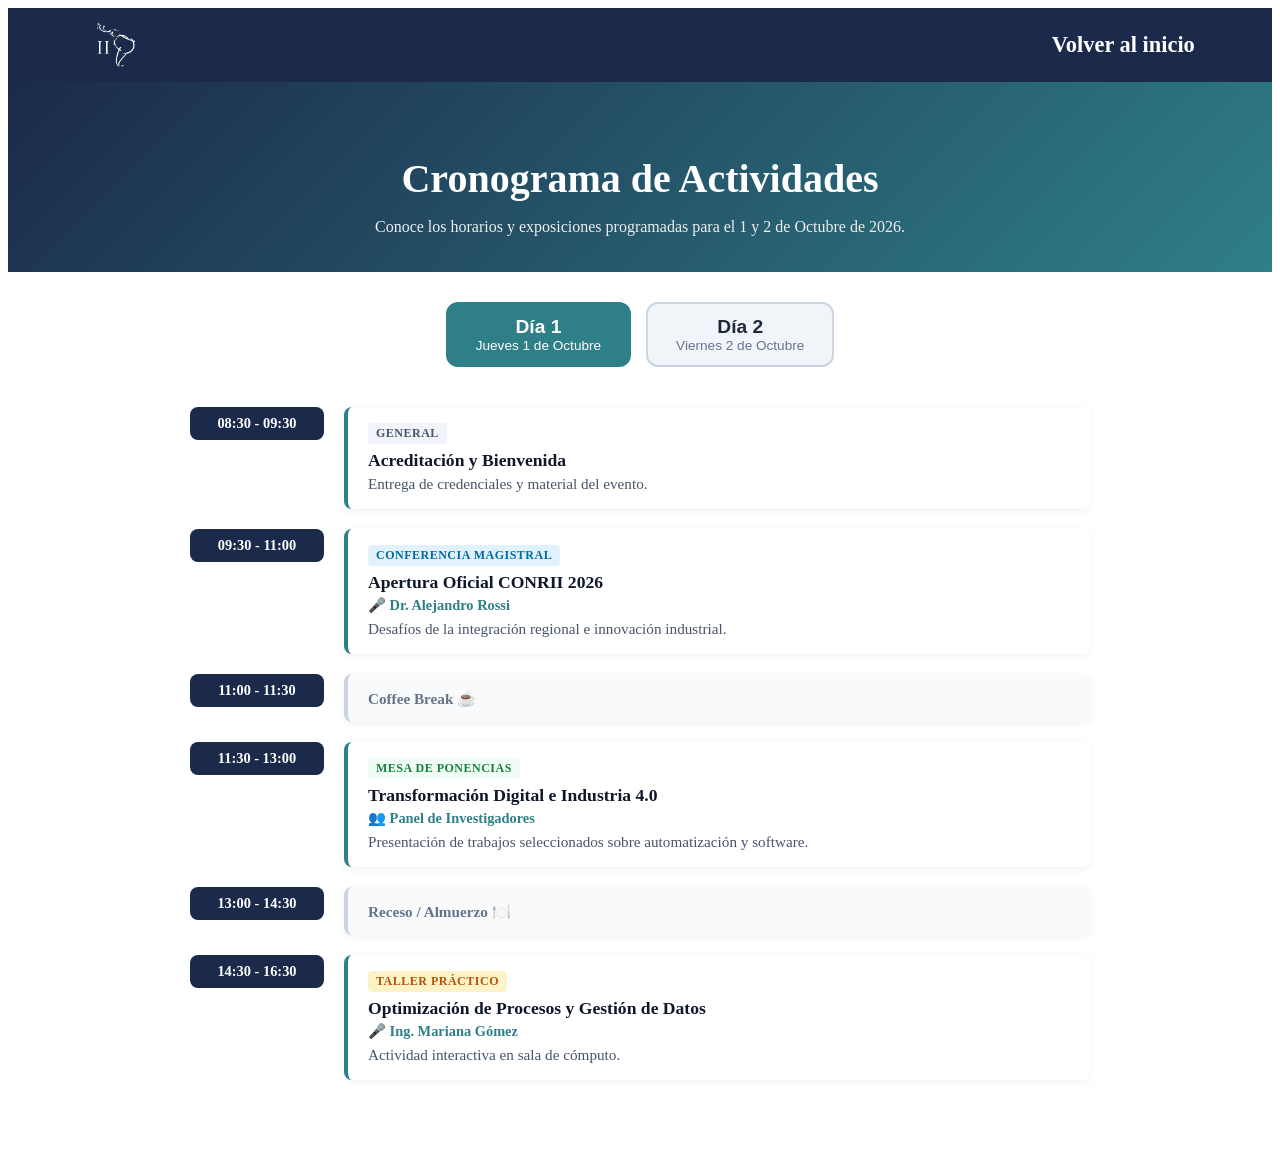
==== Cronograma/cronograma.html @ f40afb57 "cronograma y boton instagram" ====
<!DOCTYPE html>
<html lang="es">
<head>
    <meta charset="UTF-8">
    <meta name="viewport" content="width=device-width, initial-scale=1.0">
    <title>Cronograma - CONRII 2026</title>
    <link rel="stylesheet" href="styles.css"> 
    <link rel="stylesheet" href="cronograma.css"> 
</head>
<body>

    
    <header class="header">
    <nav class="nav-cronograma">
        <a class="logo-brand">
            <img src="../img/logo_conrrii.png"  class="logo-img">
        </a>
        <a href="../index.html" class="btn-volver">Volver al inicio</a>
    </nav>
    </header>

    <!-- Encabezado de la Sección -->
    <section class="cronograma-hero">
        <h1>Cronograma de Actividades</h1>
        <p>Conoce los horarios y exposiciones programadas para el 1 y 2 de Octubre de 2026.</p>
    </section>

    <main class="cronograma-container">
        <!-- Selector de Días -->
        <div class="dias-tabs">
            <button class="tab-btn active" onclick="mostrarDia('dia1', this)">
                <span>Día 1</span>
                <small>Jueves 1 de Octubre</small>
            </button>
            <button class="tab-btn" onclick="mostrarDia('dia2', this)">
                <span>Día 2</span>
                <small>Viernes 2 de Octubre</small>
            </button>
        </div>

        <!-- CONTENIDO DÍA 1 -->
        <div id="dia1" class="timeline-content active">
            
            <div class="timeline-item bloque-especial">
                <div class="time">08:30 - 09:30</div>
                <div class="card">
                    <span class="categoria acreditacion">General</span>
                    <h3>Acreditación y Bienvenida</h3>
                    <p>Entrega de credenciales y material del evento.</p>
                </div>
            </div>

            <div class="timeline-item">
                <div class="time">09:30 - 11:00</div>
                <div class="card">
                    <span class="categoria magistral">Conferencia Magistral</span>
                    <h3>Apertura Oficial CONRII 2026</h3>
                    <p class="expositor">🎤 Dr. Alejandro Rossi</p>
                    <p>Desafíos de la integración regional e innovación industrial.</p>
                </div>
            </div>

            <div class="timeline-item bloque-receso">
                <div class="time">11:00 - 11:30</div>
                <div class="card">
                    <h3>Coffee Break ☕</h3>
                </div>
            </div>

            <div class="timeline-item">
                <div class="time">11:30 - 13:00</div>
                <div class="card">
                    <span class="categoria ponencias">Mesa de Ponencias</span>
                    <h3>Transformación Digital e Industria 4.0</h3>
                    <p class="expositor">👥 Panel de Investigadores</p>
                    <p>Presentación de trabajos seleccionados sobre automatización y software.</p>
                </div>
            </div>

            <div class="timeline-item bloque-receso">
                <div class="time">13:00 - 14:30</div>
                <div class="card">
                    <h3>Receso / Almuerzo 🍽️</h3>
                </div>
            </div>

            <div class="timeline-item">
                <div class="time">14:30 - 16:30</div>
                <div class="card">
                    <span class="categoria taller">Taller Práctico</span>
                    <h3>Optimización de Procesos y Gestión de Datos</h3>
                    <p class="expositor">🎤 Ing. Mariana Gómez</p>
                    <p>Actividad interactiva en sala de cómputo.</p>
                </div>
            </div>

        </div>

        <!-- CONTENIDO DÍA 2 -->
        <div id="dia2" class="timeline-content">
            
            <div class="timeline-item">
                <div class="time">09:00 - 10:30</div>
                <div class="card">
                    <span class="categoria ponencias">Mesa de Ponencias</span>
                    <h3>Sostenibilidad y Logística Global</h3>
                    <p class="expositor">👥 Panel de Expositores</p>
                    <p>Estrategias sustentables para la cadena de suministro.</p>
                </div>
            </div>

            <div class="timeline-item bloque-receso">
                <div class="time">10:30 - 11:00</div>
                <div class="card">
                    <h3>Coffee Break ☕</h3>
                </div>
            </div>

            <div class="timeline-item">
                <div class="time">11:00 - 12:30</div>
                <div class="card">
                    <span class="categoria especial">Charla Especial</span>
                    <h3>Mesa Redonda: Universidad e Industria</h3>
                    <p class="expositor">🎤 Autoridades y Líderes del Sector</p>
                    <p>Debate abierto sobre inserción laboral y proyectos de I+D.</p>
                </div>
            </div>

            <div class="timeline-item bloque-receso">
                <div class="time">12:30 - 14:00</div>
                <div class="card">
                    <h3>Receso / Almuerzo 🍽️</h3>
                </div>
            </div>

            <div class="timeline-item">
                <div class="time">14:00 - 16:00</div>
                <div class="card">
                    <span class="categoria magistral">Conferencia Magistral</span>
                    <h3>Cierre: Futuro de la Ingeniería de Software en el Cono Sur</h3>
                    <p class="expositor">🎤 Dra. Beatriz Fernández</p>
                </div>
            </div>

            <div class="timeline-item bloque-especial">
                <div class="time">16:00 - 17:00</div>
                <div class="card">
                    <span class="categoria cierre">Acto Final</span>
                    <h3>Entrega de Certificados y Clausura</h3>
                </div>
            </div>

        </div>
    </main>

    <!-- Script simple para alternar días -->
    <script>
        function mostrarDia(diaId, elemento) {
            // Ocultar todos los bloques de contenido
            document.querySelectorAll('.timeline-content').forEach(el => el.classList.remove('active'));
            // Desactivar todos los botones
            document.querySelectorAll('.tab-btn').forEach(btn => btn.classList.remove('active'));
            
            // Mostrar el seleccionado y activar su botón
            document.getElementById(diaId).classList.add('active');
            elemento.classList.add('active');
        }
    </script>
</body>
</html>
---- Cronograma/cronograma.css ----
/* Hero Cronograma */
.cronograma-hero {
    text-align: center;
    padding: 40px 20px 20px;
    background: linear-gradient(135deg, #1b2a4a 0%, #2F7F88 100%);
    color: #ffffff;
}

.cronograma-hero h1 {
    font-size: clamp(1.8rem, 4vw, 2.5rem);
    margin-bottom: 10px;
}

.cronograma-hero p {
    color: #edeff1;
}

.nav-cronograma {
    display: flex;
    justify-content: space-between; /* Distribuye el logo a la izquierda y el botón a la derecha */
    align-items: center;
    padding: 16px 5%;
    background-color: #1b2a4a; 
    width: 100%;
    box-sizing: border-box;
}

/* 2. Botón Volver al inicio con transición */
.btn-volver {
    color: #ffffff;
    text-decoration: none;
    font-weight: 600;
    font-size: 1.4rem;
    padding: 8px 14px;
    border-radius: 6px;
    
    transition: color 0.3s ease, transform 0.2s ease, background-color 0.3s ease;
    
    display: inline-flex;
    align-items: center;
    gap: 6px;
}

/* 3. Efecto HOVER (Mouse por encima) */
.btn-volver:hover {
    color: #f1c40f; 
    transform: translateX(-3px); 
}

.logo-brand {
    display: flex;
    align-items: center;
    height: 100%;
    text-decoration: none;
}

.logo-img {
    height: 100px; /* Ajusta la altura según la proporción de tu imagen */
    width: auto;
    object-fit: contain;
    position: absolute;
}

.logo-brand:hover .logo-img {
    opacity: 0.9;
    transform: scale(1.02);
}

/* Tabs para seleccionar día */
.cronograma-container {
    max-width: 900px;
    margin: 30px auto;
    padding: 0 20px 60px;
}

.dias-tabs {
    display: flex;
    justify-content: center;
    gap: 15px;
    margin-bottom: 40px;
}

.tab-btn {
    background: #f1f5f9;
    border: 2px solid #cbd5e1;
    border-radius: 12px;
    padding: 12px 28px;
    cursor: pointer;
    display: flex;
    flex-direction: column;
    align-items: center;
    transition: all 0.3s ease;
}

.tab-btn span {
    font-size: 1.2rem;
    font-weight: 700;
    color: #1e293b;
}

.tab-btn small {
    color: #64748b;
    font-size: 0.85rem;
}

.tab-btn.active {
    background: #2F7F88;
    border-color: #2F7F88;
}

.tab-btn.active span,
.tab-btn.active small {
    color: #ffffff;
}

/* Timeline Layout */
.timeline-content {
    display: none;
    flex-direction: column;
    gap: 20px;
}

.timeline-content.active {
    display: flex;
}

.timeline-item {
    display: flex;
    gap: 20px;
    align-items: flex-start;
}

.timeline-item .time {
    min-width: 110px;
    background: #1b2a4a;
    color: #ffffff;
    padding: 8px 12px;
    border-radius: 8px;
    font-weight: 600;
    font-size: 0.9rem;
    text-align: center;
    flex-shrink: 0;
}

.timeline-item .card {
    background: #ffffff;
    border-left: 4px solid #2F7F88;
    padding: 16px 20px;
    border-radius: 8px;
    box-shadow: 0 2px 8px rgba(0, 0, 0, 0.06);
    width: 100%;
}

.timeline-item .card h3 {
    margin: 6px 0 4px;
    font-size: 1.1rem;
    color: #0f172a;
}

.timeline-item .card .expositor {
    font-weight: 600;
    color: #2F7F88;
    font-size: 0.9rem;
    margin-bottom: 6px;
}

.timeline-item .card p {
    color: #475569;
    font-size: 0.95rem;
    margin: 0;
}

/* Categorías y etiquetas */
.categoria {
    display: inline-block;
    font-size: 0.75rem;
    text-transform: uppercase;
    font-weight: 700;
    padding: 3px 8px;
    border-radius: 4px;
    letter-spacing: 0.5px;
}

.categoria.magistral { background: #e0f2fe; color: #0369a1; }
.categoria.ponencias { background: #f0fdf4; color: #15803d; }
.categoria.taller { background: #fef3c7; color: #b45309; }
.categoria.especial { background: #fef08a; color: #713f12; }
.categoria.acreditacion { background: #f1f5f9; color: #475569; }
.categoria.cierre { background: #fae8ff; color: #86198f; }

/* Estilos de recesos */
.bloque-receso .card {
    border-left-color: #cbd5e1;
    background: #f8fafc;
    padding: 10px 20px;
}

.bloque-receso .card h3 {
    font-size: 0.95rem;
    color: #64748b;
}

/* Responsive para celulares */
@media (max-width: 600px) {
    .timeline-item {
        flex-direction: column;
        gap: 8px;
    }
    
    .timeline-item .time {
        align-self: flex-start;
        min-width: auto;
    }
}
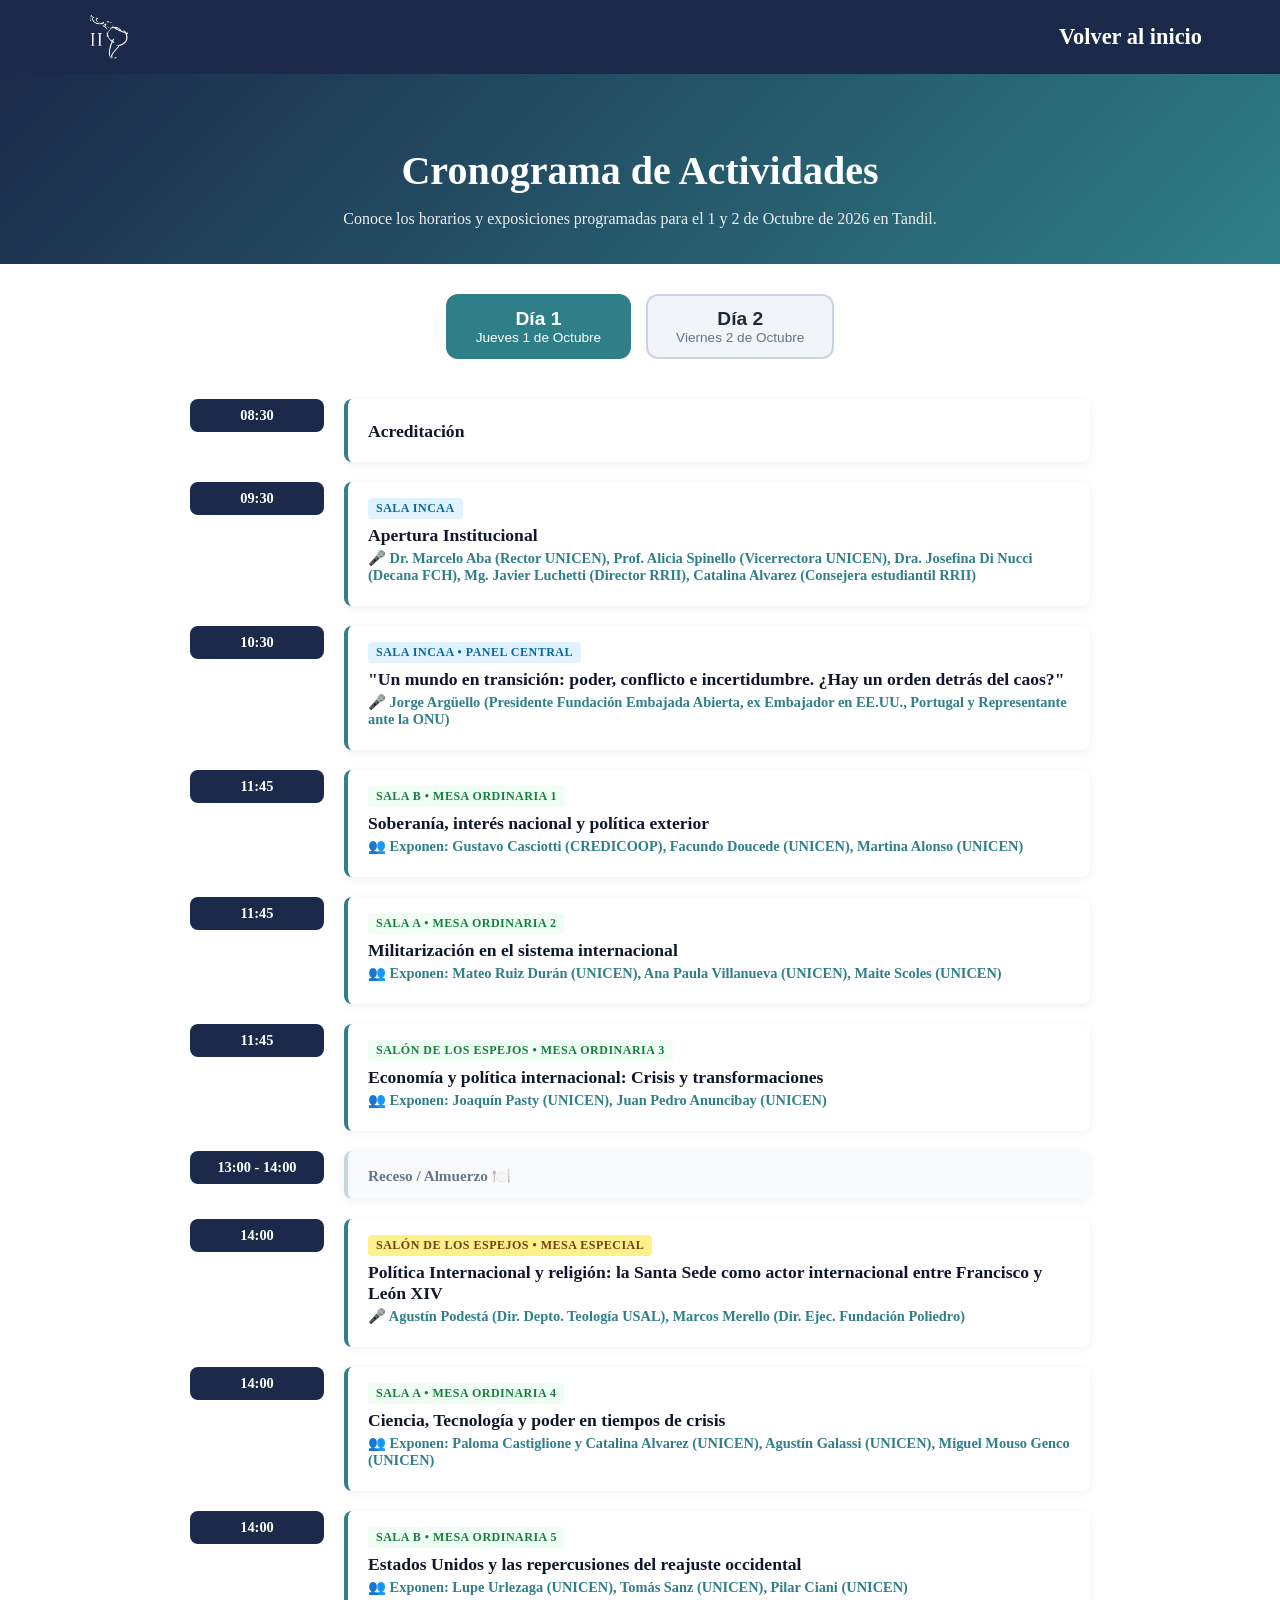
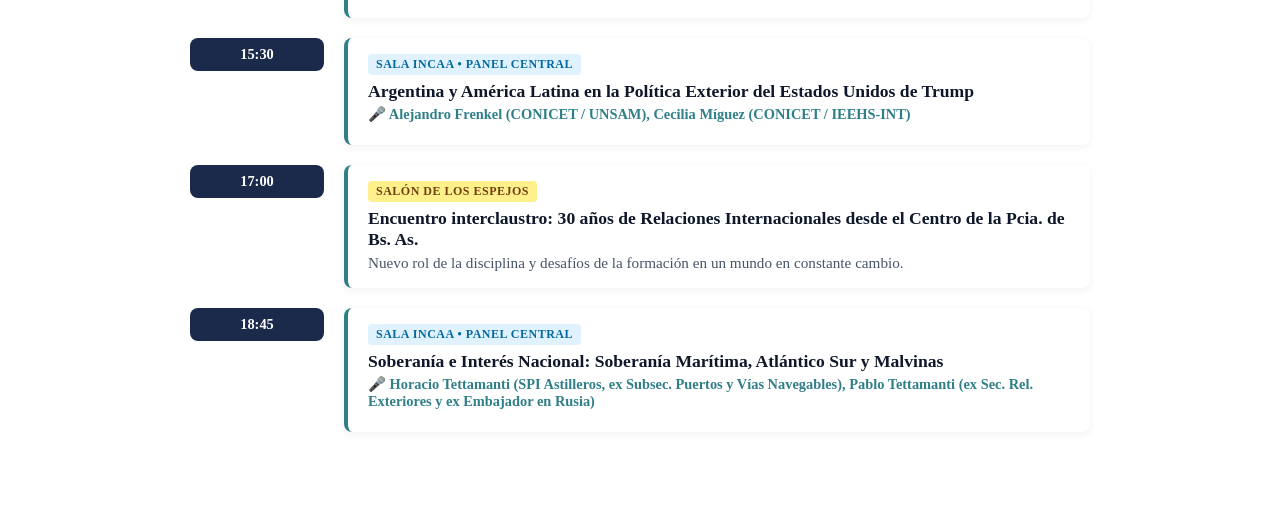
==== commit d91a1cc1: "cronograma" ====
--- a/Cronograma/cronograma.html
+++ b/Cronograma/cronograma.html
@@ -9,20 +9,19 @@
 </head>
 <body>
 
-    
     <header class="header">
-    <nav class="nav-cronograma">
-        <a class="logo-brand">
-            <img src="../img/logo_conrrii.png"  class="logo-img">
-        </a>
-        <a href="../index.html" class="btn-volver">Volver al inicio</a>
-    </nav>
+        <nav class="nav-cronograma">
+            <a class="logo-brand">
+                <img src="../img/logo_conrrii.png" class="logo-img" alt="Logo CONRII">
+            </a>
+            <a href="../index.html" class="btn-volver">Volver al inicio</a>
+        </nav>
     </header>
 
     <!-- Encabezado de la Sección -->
     <section class="cronograma-hero">
         <h1>Cronograma de Actividades</h1>
-        <p>Conoce los horarios y exposiciones programadas para el 1 y 2 de Octubre de 2026.</p>
+        <p>Conoce los horarios y exposiciones programadas para el 1 y 2 de Octubre de 2026 en Tandil.</p>
     </section>
 
     <main class="cronograma-container">
@@ -38,130 +37,285 @@
             </button>
         </div>
 
-        <!-- CONTENIDO DÍA 1 -->
+        <!-- CONTENIDO DÍA 1 (JUEVES 01) -->
         <div id="dia1" class="timeline-content active">
             
             <div class="timeline-item bloque-especial">
-                <div class="time">08:30 - 09:30</div>
-                <div class="card">
-                    <span class="categoria acreditacion">General</span>
-                    <h3>Acreditación y Bienvenida</h3>
-                    <p>Entrega de credenciales y material del evento.</p>
-                </div>
-            </div>
-
-            <div class="timeline-item">
-                <div class="time">09:30 - 11:00</div>
-                <div class="card">
-                    <span class="categoria magistral">Conferencia Magistral</span>
-                    <h3>Apertura Oficial CONRII 2026</h3>
-                    <p class="expositor">🎤 Dr. Alejandro Rossi</p>
-                    <p>Desafíos de la integración regional e innovación industrial.</p>
+                <div class="time">08:30</div>
+                <div class="card">
+                    <h3>Acreditación</h3>
+                </div>
+            </div>
+
+            <div class="timeline-item">
+                <div class="time">09:30</div>
+                <div class="card">
+                    <span class="categoria magistral">Sala INCAA</span>
+                    <h3>Apertura Institucional</h3>
+                    <p class="expositor">🎤 Dr. Marcelo Aba (Rector UNICEN), Prof. Alicia Spinello (Vicerrectora UNICEN), Dra. Josefina Di Nucci (Decana FCH), Mg. Javier Luchetti (Director RRII), Catalina Alvarez (Consejera estudiantil RRII)</p>
+                </div>
+            </div>
+
+            <div class="timeline-item">
+                <div class="time">10:30</div>
+                <div class="card">
+                    <span class="categoria magistral">Sala INCAA • Panel Central</span>
+                    <h3>"Un mundo en transición: poder, conflicto e incertidumbre. ¿Hay un orden detrás del caos?"</h3>
+                    <p class="expositor">🎤 Jorge Argüello (Presidente Fundación Embajada Abierta, ex Embajador en EE.UU., Portugal y Representante ante la ONU)</p>
+                </div>
+            </div>
+
+            <div class="timeline-item">
+                <div class="time">11:45</div>
+                <div class="card">
+                    <span class="categoria ponencias">Sala B • Mesa Ordinaria 1</span>
+                    <h3>Soberanía, interés nacional y política exterior</h3>
+                    <p class="expositor">👥 Exponen: Gustavo Casciotti (CREDICOOP), Facundo Doucede (UNICEN), Martina Alonso (UNICEN)</p>
+                </div>
+            </div>
+
+            <div class="timeline-item">
+                <div class="time">11:45</div>
+                <div class="card">
+                    <span class="categoria ponencias">Sala A • Mesa Ordinaria 2</span>
+                    <h3>Militarización en el sistema internacional</h3>
+                    <p class="expositor">👥 Exponen: Mateo Ruiz Durán (UNICEN), Ana Paula Villanueva (UNICEN), Maite Scoles (UNICEN)</p>
+                </div>
+            </div>
+
+            <div class="timeline-item">
+                <div class="time">11:45</div>
+                <div class="card">
+                    <span class="categoria ponencias">Salón de los Espejos • Mesa Ordinaria 3</span>
+                    <h3>Economía y política internacional: Crisis y transformaciones</h3>
+                    <p class="expositor">👥 Exponen: Joaquín Pasty (UNICEN), Juan Pedro Anuncibay (UNICEN)</p>
                 </div>
             </div>
 
             <div class="timeline-item bloque-receso">
-                <div class="time">11:00 - 11:30</div>
-                <div class="card">
-                    <h3>Coffee Break ☕</h3>
-                </div>
-            </div>
-
-            <div class="timeline-item">
-                <div class="time">11:30 - 13:00</div>
-                <div class="card">
-                    <span class="categoria ponencias">Mesa de Ponencias</span>
-                    <h3>Transformación Digital e Industria 4.0</h3>
-                    <p class="expositor">👥 Panel de Investigadores</p>
-                    <p>Presentación de trabajos seleccionados sobre automatización y software.</p>
-                </div>
-            </div>
-
-            <div class="timeline-item bloque-receso">
-                <div class="time">13:00 - 14:30</div>
-                <div class="card">
-                    <h3>Receso / Almuerzo 🍽️</h3>
-                </div>
-            </div>
-
-            <div class="timeline-item">
-                <div class="time">14:30 - 16:30</div>
-                <div class="card">
-                    <span class="categoria taller">Taller Práctico</span>
-                    <h3>Optimización de Procesos y Gestión de Datos</h3>
-                    <p class="expositor">🎤 Ing. Mariana Gómez</p>
-                    <p>Actividad interactiva en sala de cómputo.</p>
+                <div class="time">13:00 - 14:00</div>
+                <div class="card">
+                    <h3>Receso / Almuerzo 🍽️️</h3>
+                </div>
+            </div>
+
+            <div class="timeline-item">
+                <div class="time">14:00</div>
+                <div class="card">
+                    <span class="categoria especial">Salón de los Espejos • Mesa Especial</span>
+                    <h3>Política Internacional y religión: la Santa Sede como actor internacional entre Francisco y León XIV</h3>
+                    <p class="expositor">🎤 Agustín Podestá (Dir. Depto. Teología USAL), Marcos Merello (Dir. Ejec. Fundación Poliedro)</p>
+                </div>
+            </div>
+
+            <div class="timeline-item">
+                <div class="time">14:00</div>
+                <div class="card">
+                    <span class="categoria ponencias">Sala A • Mesa Ordinaria 4</span>
+                    <h3>Ciencia, Tecnología y poder en tiempos de crisis</h3>
+                    <p class="expositor">👥 Exponen: Paloma Castiglione y Catalina Alvarez (UNICEN), Agustín Galassi (UNICEN), Miguel Mouso Genco (UNICEN)</p>
+                </div>
+            </div>
+
+            <div class="timeline-item">
+                <div class="time">14:00</div>
+                <div class="card">
+                    <span class="categoria ponencias">Sala B • Mesa Ordinaria 5</span>
+                    <h3>Estados Unidos y las repercusiones del reajuste occidental</h3>
+                    <p class="expositor">👥 Exponen: Lupe Urlezaga (UNICEN), Tomás Sanz (UNICEN), Pilar Ciani (UNICEN)</p>
+                </div>
+            </div>
+
+            <div class="timeline-item">
+                <div class="time">15:30</div>
+                <div class="card">
+                    <span class="categoria magistral">Sala INCAA • Panel Central</span>
+                    <h3>Argentina y América Latina en la Política Exterior del Estados Unidos de Trump</h3>
+                    <p class="expositor">🎤 Alejandro Frenkel (CONICET / UNSAM), Cecilia Míguez (CONICET / IEEHS-INT)</p>
+                </div>
+            </div>
+
+            <div class="timeline-item">
+                <div class="time">17:00</div>
+                <div class="card">
+                    <span class="categoria especial">Salón de los Espejos</span>
+                    <h3>Encuentro interclaustro: 30 años de Relaciones Internacionales desde el Centro de la Pcia. de Bs. As.</h3>
+                    <p>Nuevo rol de la disciplina y desafíos de la formación en un mundo en constante cambio.</p>
+                </div>
+            </div>
+
+            <div class="timeline-item">
+                <div class="time">18:45</div>
+                <div class="card">
+                    <span class="categoria magistral">Sala INCAA • Panel Central</span>
+                    <h3>Soberanía e Interés Nacional: Soberanía Marítima, Atlántico Sur y Malvinas</h3>
+                    <p class="expositor">🎤 Horacio Tettamanti (SPI Astilleros, ex Subsec. Puertos y Vías Navegables), Pablo Tettamanti (ex Sec. Rel. Exteriores y ex Embajador en Rusia)</p>
                 </div>
             </div>
 
         </div>
 
-        <!-- CONTENIDO DÍA 2 -->
+        <!-- CONTENIDO DÍA 2 (VIERNES 02) -->
         <div id="dia2" class="timeline-content">
             
-            <div class="timeline-item">
-                <div class="time">09:00 - 10:30</div>
-                <div class="card">
-                    <span class="categoria ponencias">Mesa de Ponencias</span>
-                    <h3>Sostenibilidad y Logística Global</h3>
-                    <p class="expositor">👥 Panel de Expositores</p>
-                    <p>Estrategias sustentables para la cadena de suministro.</p>
+            <div class="timeline-item bloque-especial">
+                <div class="time">08:30</div>
+                <div class="card">
+                    <h3>Acreditación</h3>
+                </div>
+            </div>
+
+            <div class="timeline-item">
+                <div class="time">09:30</div>
+                <div class="card">
+                    <span class="categoria especial">Sala B • Mesa Especial</span>
+                    <h3>Periodismo Internacional: comunicar en la incertidumbre actual</h3>
+                    <p class="expositor">🎤 Andrea Varela (Vicepresidenta UNLP), María Liliana Córdoba (Vicedecana FCC - UNC)</p>
+                </div>
+            </div>
+
+            <div class="timeline-item">
+                <div class="time">09:30</div>
+                <div class="card">
+                    <span class="categoria ponencias">Sala A • Mesa Ordinaria 6</span>
+                    <h3>Mesa Ordinaria 6</h3>
+                    <p class="expositor">👥 Exponen: Martina Pérez Péndola (UNICEN), Francisco Kovacic Gonzalez (UNICEN)</p>
+                </div>
+            </div>
+
+            <div class="timeline-item">
+                <div class="time">10:45</div>
+                <div class="card">
+                    <span class="categoria magistral">Sala INCAA • Panel Central</span>
+                    <h3>Economía Política Internacional: Crisis y transformaciones</h3>
+                    <p class="expositor">🎤 Valentina Castro (Lic. en Sociología, especialista en Econ. Política), Ricardo Aronskind (Lic. en Economía UBA, Mag. RRII FLACSO)</p>
                 </div>
             </div>
 
             <div class="timeline-item bloque-receso">
-                <div class="time">10:30 - 11:00</div>
-                <div class="card">
-                    <h3>Coffee Break ☕</h3>
-                </div>
-            </div>
-
-            <div class="timeline-item">
-                <div class="time">11:00 - 12:30</div>
-                <div class="card">
-                    <span class="categoria especial">Charla Especial</span>
-                    <h3>Mesa Redonda: Universidad e Industria</h3>
-                    <p class="expositor">🎤 Autoridades y Líderes del Sector</p>
-                    <p>Debate abierto sobre inserción laboral y proyectos de I+D.</p>
-                </div>
-            </div>
-
-            <div class="timeline-item bloque-receso">
-                <div class="time">12:30 - 14:00</div>
-                <div class="card">
-                    <h3>Receso / Almuerzo 🍽️</h3>
-                </div>
-            </div>
-
-            <div class="timeline-item">
-                <div class="time">14:00 - 16:00</div>
-                <div class="card">
-                    <span class="categoria magistral">Conferencia Magistral</span>
-                    <h3>Cierre: Futuro de la Ingeniería de Software en el Cono Sur</h3>
-                    <p class="expositor">🎤 Dra. Beatriz Fernández</p>
+                <div class="time">12:00 - 12:40</div>
+                <div class="card">
+                    <h3>Receso ☕</h3>
+                </div>
+            </div>
+
+            <div class="timeline-item">
+                <div class="time">12:40</div>
+                <div class="card">
+                    <span class="categoria especial">Sala INCAA • Mesa Especial (Conversatorio)</span>
+                    <h3>De la Teoría al Territorio: la investigación de las relaciones internacionales de los gobiernos subnacionales</h3>
+                    <p class="expositor">🎤 Damián Paikin, Mariana Calvento, Fernanda Di Meglio, Delfina Campanella.<br><strong>Moderadora:</strong> Dra. Julieta Nicolao</p>
+                </div>
+            </div>
+
+            <div class="timeline-item">
+                <div class="time">14:10</div>
+                <div class="card">
+                    <span class="categoria ponencias">Sala A • Mesa Ordinaria</span>
+                    <h3>Economía y política internacional: crisis y transformaciones</h3>
+                    <p class="expositor">👥 Exponen: María Hernández Allende (UNICEN), Morena Pérez (UNICEN)</p>
+                </div>
+            </div>
+
+            <div class="timeline-item">
+                <div class="time">14:10</div>
+                <div class="card">
+                    <span class="categoria ponencias">Sala B • Mesa Ordinaria</span>
+                    <h3>La militarización en el sistema internacional</h3>
+                    <p class="expositor">👥 Exponen: Matías Aguirre Rabino (UNICEN), José Sivira y Maia Capozzi (UNLA)</p>
+                </div>
+            </div>
+
+            <div class="timeline-item">
+                <div class="time">14:10</div>
+                <div class="card">
+                    <span class="categoria ponencias">Salón de los Espejos • Mesa Ordinaria</span>
+                    <h3>Internacionalización de actores subnacionales y política internacional subnacional</h3>
+                    <p class="expositor">👥 Exponen: Rocío Baptista (UNICEN), Delfina Campanella (UNICEN)</p>
+                </div>
+            </div>
+
+            <div class="timeline-item">
+                <div class="time">15:20</div>
+                <div class="card">
+                    <span class="categoria magistral">Sala INCAA • Panel Central</span>
+                    <h3>Ciencia, Tecnología y Poder en tiempos de crisis</h3>
+                    <p class="expositor">🎤 Diego Hurtado (Dr. en Física, ex Sec. CTI y ex Vicepresidente CNEA), Nevia Vera (Lic. RRII UNICEN, Dra. Ciencia Política UNSAM)</p>
+                </div>
+            </div>
+
+            <div class="timeline-item">
+                <div class="time">16:30</div>
+                <div class="card">
+                    <span class="categoria especial">Sala B • Mesa Especial (Conversatorio)</span>
+                    <h3>Ciencia y tecnología en disputa: nuevas claves para pensar las relaciones internacionales</h3>
+                    <p class="expositor">🎤 Soledad Oregioni, María Paz López, Elizabeth López Bidone, Agustín Barberón.<br><strong>Moderadora:</strong> Dra. Nerina Sarthou</p>
+                </div>
+            </div>
+
+            <div class="timeline-item">
+                <div class="time">16:30</div>
+                <div class="card">
+                    <span class="categoria ponencias">Sala A • Mesa Ordinaria</span>
+                    <h3>Soberanía, interés nacional y política exterior</h3>
+                    <p class="expositor">👥 Exponen: Victoria Lambaré (UNSAM), Agustina Capuccio, Keyla Jessurum y Morena Perni (UNICEN)</p>
+                </div>
+            </div>
+
+            <div class="timeline-item">
+                <div class="time">16:30</div>
+                <div class="card">
+                    <span class="categoria ponencias">Salón de los Espejos • Mesa Ordinaria</span>
+                    <h3>Ciencia, tecnología y poder en tiempos de crisis</h3>
+                    <p class="expositor">👥 Exponen: Isadora Lemos Robles y Valentina Leguizamón (UNSAM), Ángel Fuchila (UNICEN)</p>
+                </div>
+            </div>
+
+            <div class="timeline-item">
+                <div class="time">16:30</div>
+                <div class="card">
+                    <span class="categoria ponencias">Sala B • Mesa Ordinaria</span>
+                    <h3>Mesa Ordinaria</h3>
+                    <p class="expositor">👥 Exponen: María Laura Carrasco (UNSAM), Emma Aguirre (UNICEN)</p>
+                </div>
+            </div>
+
+            <div class="timeline-item">
+                <div class="time">17:45</div>
+                <div class="card">
+                    <span class="categoria ponencias">Sala A • Mesa Ordinaria</span>
+                    <h3>Mesa Ordinaria</h3>
+                    <p class="expositor">👥 Exponen: Abril Russo (UNICEN), Ezequiel Pavón</p>
+                </div>
+            </div>
+
+            <div class="timeline-item">
+                <div class="time">17:45</div>
+                <div class="card">
+                    <span class="categoria especial">Salón de los Espejos • Mesa Especial</span>
+                    <h3>Aportes del Pensamiento Nacional a las Relaciones Internacionales</h3>
+                    <p class="expositor">🎤 Ernesto Dufour (3° clase de la Cátedra Libre de Pensamiento Nacional y Soberanía FCH-UNICEN)</p>
                 </div>
             </div>
 
             <div class="timeline-item bloque-especial">
-                <div class="time">16:00 - 17:00</div>
-                <div class="card">
-                    <span class="categoria cierre">Acto Final</span>
-                    <h3>Entrega de Certificados y Clausura</h3>
+                <div class="time">18:45</div>
+                <div class="card">
+                    <span class="categoria cierre">Sala INCAA • Panel de Cierre</span>
+                    <h3>"Primero la patria: Argentina ante el fracaso de la globalización"</h3>
+                    <p class="expositor">🎤 Guillermo Moreno (ex Sec. de Comunicaciones, ex Sec. de Comercio Interior y Agregado Económico en Italia)</p>
                 </div>
             </div>
 
         </div>
     </main>
 
-    <!-- Script simple para alternar días -->
+    <!-- Script para alternar días -->
     <script>
         function mostrarDia(diaId, elemento) {
-            // Ocultar todos los bloques de contenido
             document.querySelectorAll('.timeline-content').forEach(el => el.classList.remove('active'));
-            // Desactivar todos los botones
             document.querySelectorAll('.tab-btn').forEach(btn => btn.classList.remove('active'));
             
-            // Mostrar el seleccionado y activar su botón
             document.getElementById(diaId).classList.add('active');
             elemento.classList.add('active');
         }
--- a/Cronograma/cronograma.css
+++ b/Cronograma/cronograma.css
@@ -1,3 +1,10 @@
+body, html {
+    margin: 0;
+    padding: 0;
+    width: 100%;
+    overflow-x: hidden; /* Evita que se mueva a los costados */
+}
+
 /* Hero Cronograma */
 .cronograma-hero {
     text-align: center;
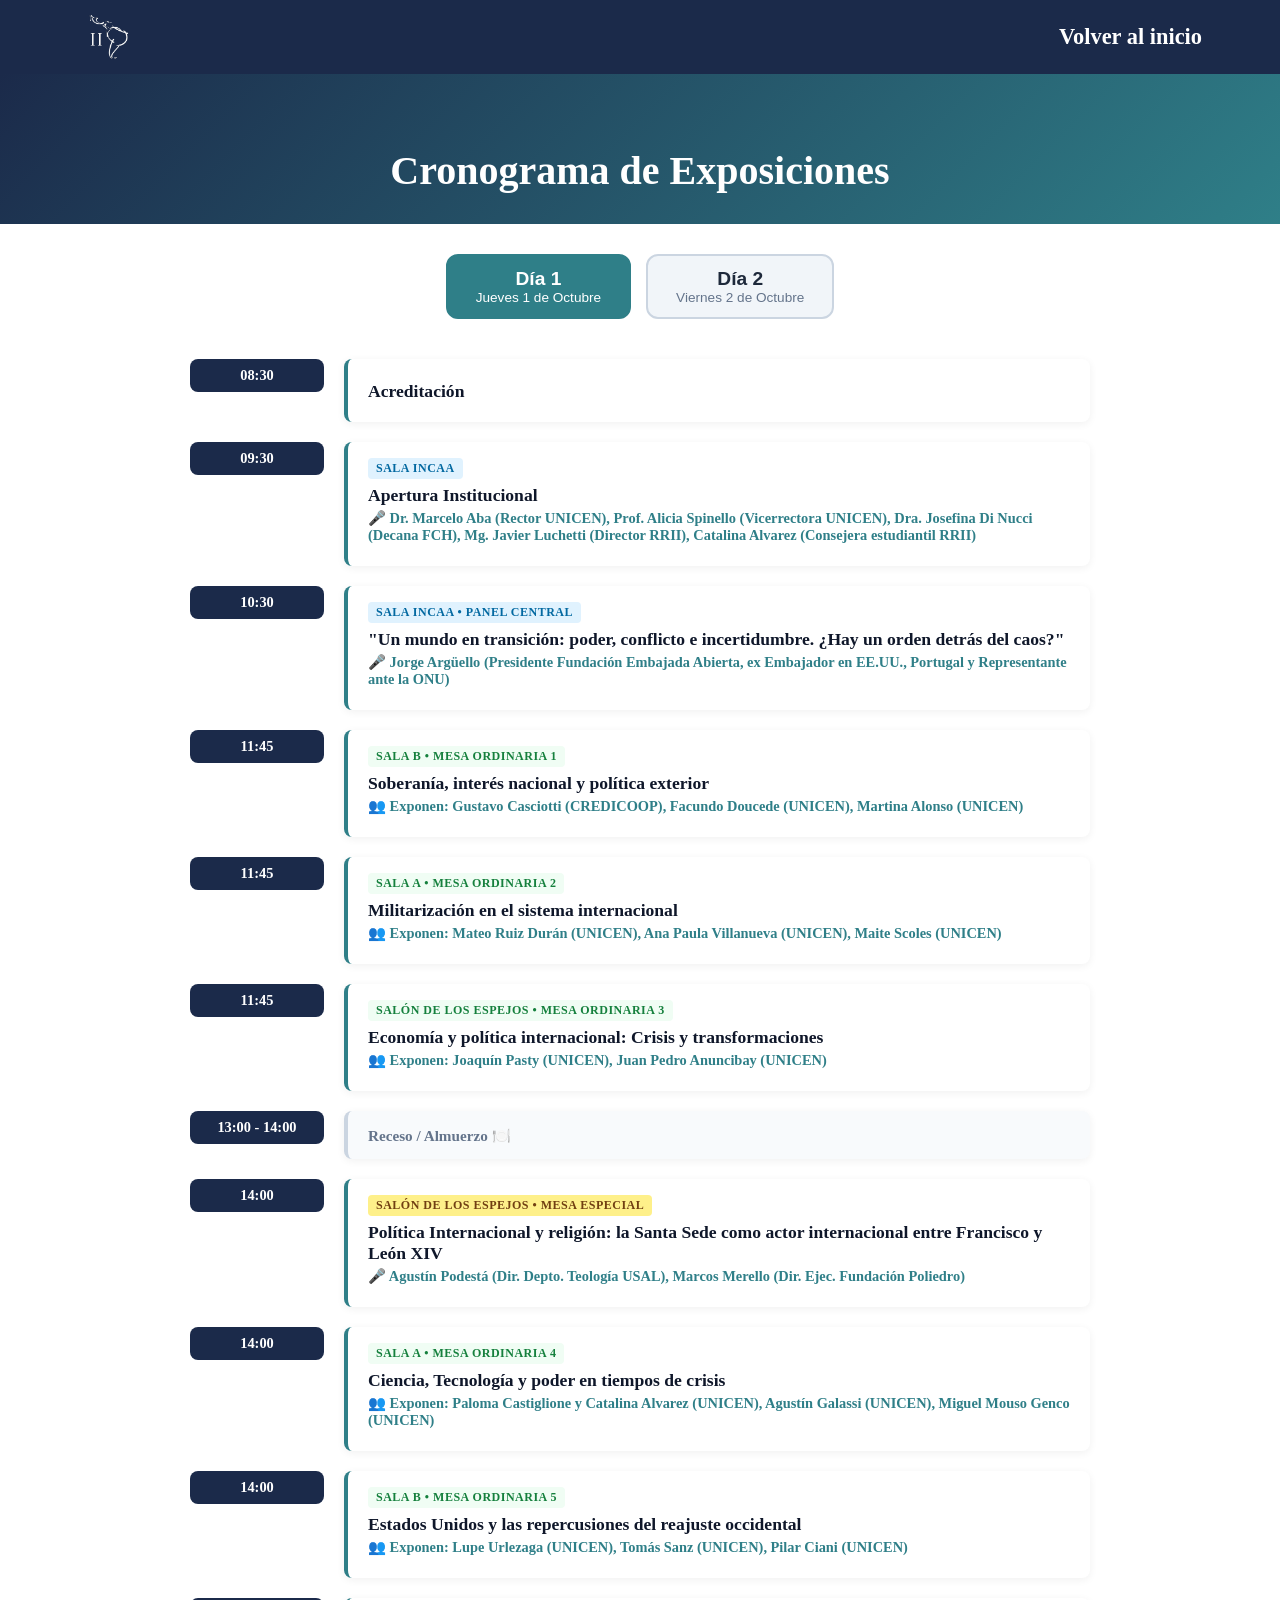
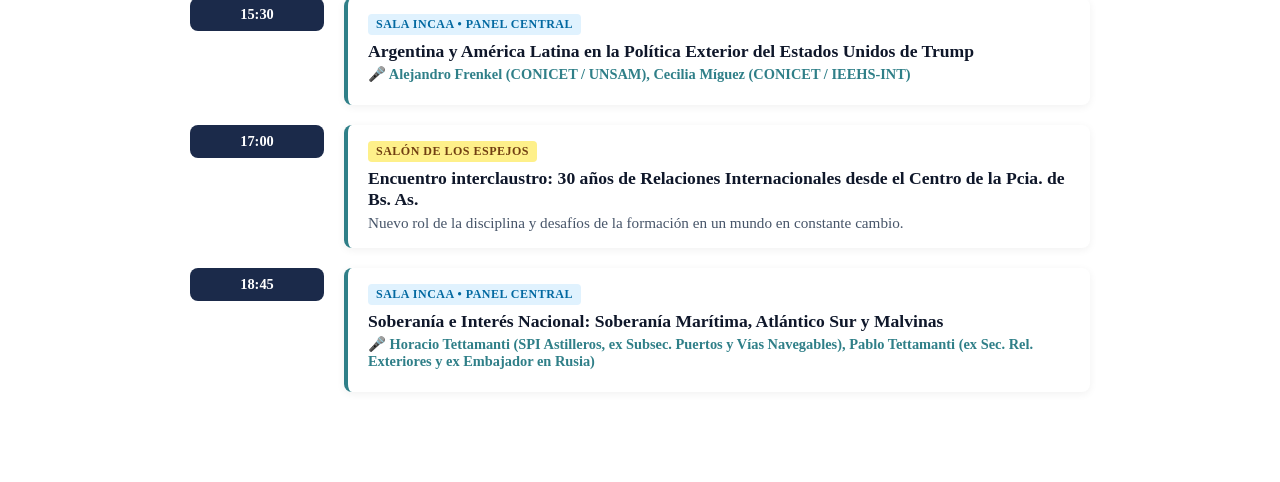
==== commit 62bf310b: "xd" ====
--- a/Cronograma/cronograma.html
+++ b/Cronograma/cronograma.html
@@ -20,8 +20,7 @@
 
     <!-- Encabezado de la Sección -->
     <section class="cronograma-hero">
-        <h1>Cronograma de Actividades</h1>
-        <p>Conoce los horarios y exposiciones programadas para el 1 y 2 de Octubre de 2026 en Tandil.</p>
+        <h1>Cronograma de Exposiciones</h1>
     </section>
 
     <main class="cronograma-container">
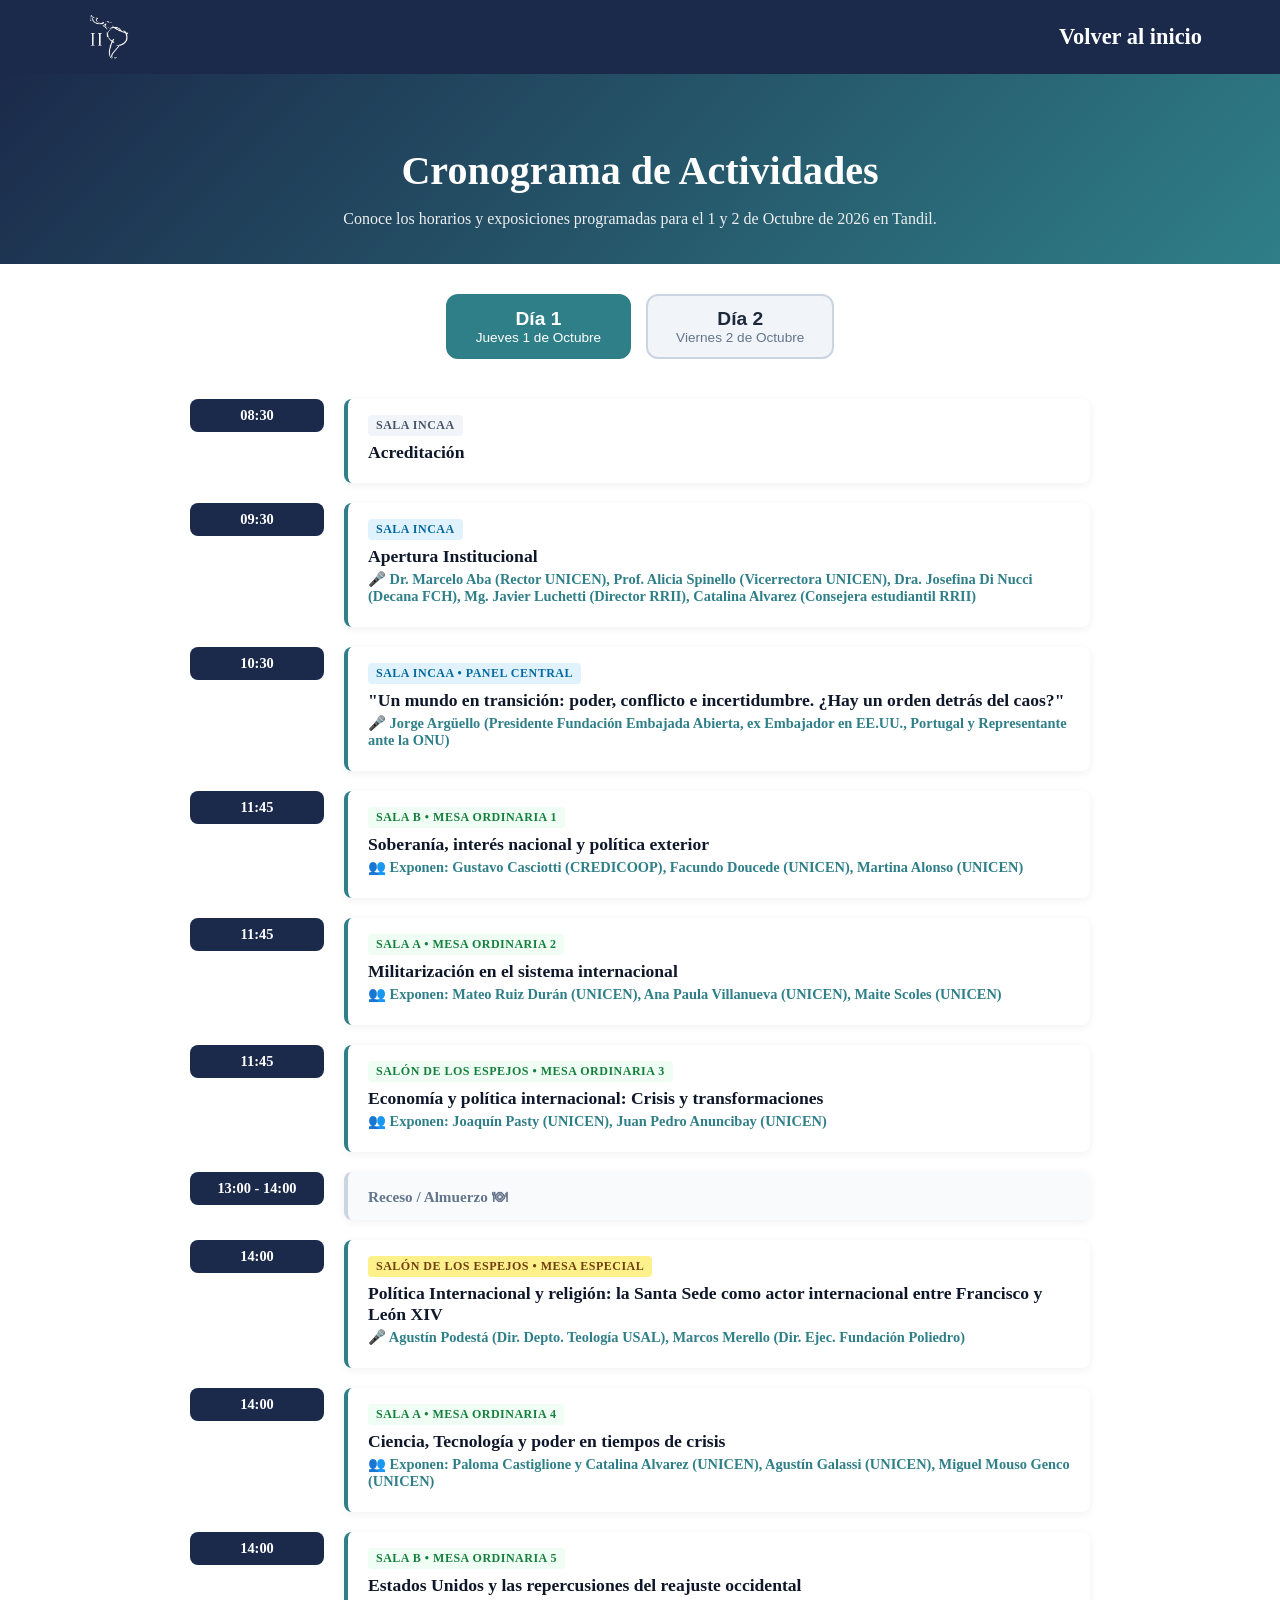
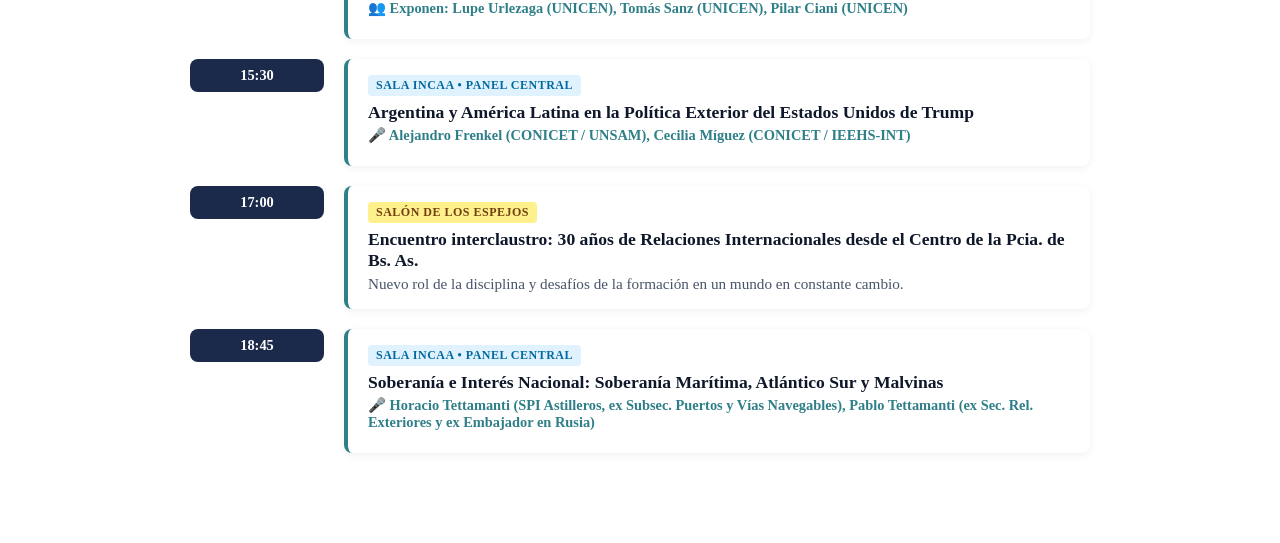
==== commit 624e84ca: "cambios en cronograma" ====
--- a/Cronograma/cronograma.html
+++ b/Cronograma/cronograma.html
@@ -20,7 +20,8 @@
 
     <!-- Encabezado de la Sección -->
     <section class="cronograma-hero">
-        <h1>Cronograma de Exposiciones</h1>
+        <h1>Cronograma de Actividades</h1>
+        <p>Conoce los horarios y exposiciones programadas para el 1 y 2 de Octubre de 2026 en Tandil.</p>
     </section>
 
     <main class="cronograma-container">
@@ -42,6 +43,7 @@
             <div class="timeline-item bloque-especial">
                 <div class="time">08:30</div>
                 <div class="card">
+                    <span class="categoria acreditacion">Sala INCAA</span>
                     <h3>Acreditación</h3>
                 </div>
             </div>
@@ -94,7 +96,7 @@
             <div class="timeline-item bloque-receso">
                 <div class="time">13:00 - 14:00</div>
                 <div class="card">
-                    <h3>Receso / Almuerzo 🍽️️</h3>
+                    <h3>Receso / Almuerzo 🍽</h3>
                 </div>
             </div>
 
@@ -160,6 +162,7 @@
             <div class="timeline-item bloque-especial">
                 <div class="time">08:30</div>
                 <div class="card">
+                    <span class="categoria acreditacion">Sala B</span>
                     <h3>Acreditación</h3>
                 </div>
             </div>
@@ -169,7 +172,7 @@
                 <div class="card">
                     <span class="categoria especial">Sala B • Mesa Especial</span>
                     <h3>Periodismo Internacional: comunicar en la incertidumbre actual</h3>
-                    <p class="expositor">🎤 Andrea Varela (Vicepresidenta UNLP), María Liliana Córdoba (Vicedecana FCC - UNC)</p>
+                    <p class="expositor">🎤 Andrea Varela (Vicepresidenta Institucional UNLP), María Liliana Córdoba (Vicedecana FCC - UNC)</p>
                 </div>
             </div>
 
@@ -210,7 +213,7 @@
             <div class="timeline-item">
                 <div class="time">14:10</div>
                 <div class="card">
-                    <span class="categoria ponencias">Sala A • Mesa Ordinaria</span>
+                    <span class="categoria ponencias">Sala A • Mesa Ordinaria 7</span>
                     <h3>Economía y política internacional: crisis y transformaciones</h3>
                     <p class="expositor">👥 Exponen: María Hernández Allende (UNICEN), Morena Pérez (UNICEN)</p>
                 </div>
@@ -219,7 +222,7 @@
             <div class="timeline-item">
                 <div class="time">14:10</div>
                 <div class="card">
-                    <span class="categoria ponencias">Sala B • Mesa Ordinaria</span>
+                    <span class="categoria ponencias">Sala B • Mesa Ordinaria 8</span>
                     <h3>La militarización en el sistema internacional</h3>
                     <p class="expositor">👥 Exponen: Matías Aguirre Rabino (UNICEN), José Sivira y Maia Capozzi (UNLA)</p>
                 </div>
@@ -228,7 +231,7 @@
             <div class="timeline-item">
                 <div class="time">14:10</div>
                 <div class="card">
-                    <span class="categoria ponencias">Salón de los Espejos • Mesa Ordinaria</span>
+                    <span class="categoria ponencias">Salón de los Espejos • Mesa Ordinaria 9</span>
                     <h3>Internacionalización de actores subnacionales y política internacional subnacional</h3>
                     <p class="expositor">👥 Exponen: Rocío Baptista (UNICEN), Delfina Campanella (UNICEN)</p>
                 </div>
@@ -255,7 +258,7 @@
             <div class="timeline-item">
                 <div class="time">16:30</div>
                 <div class="card">
-                    <span class="categoria ponencias">Sala A • Mesa Ordinaria</span>
+                    <span class="categoria ponencias">Sala A • Mesa Ordinaria 10</span>
                     <h3>Soberanía, interés nacional y política exterior</h3>
                     <p class="expositor">👥 Exponen: Victoria Lambaré (UNSAM), Agustina Capuccio, Keyla Jessurum y Morena Perni (UNICEN)</p>
                 </div>
@@ -264,17 +267,17 @@
             <div class="timeline-item">
                 <div class="time">16:30</div>
                 <div class="card">
-                    <span class="categoria ponencias">Salón de los Espejos • Mesa Ordinaria</span>
+                    <span class="categoria ponencias">Salón de los Espejos • Mesa Ordinaria 11</span>
                     <h3>Ciencia, tecnología y poder en tiempos de crisis</h3>
-                    <p class="expositor">👥 Exponen: Isadora Lemos Robles y Valentina Leguizamón (UNSAM), Ángel Fuchila (UNICEN)</p>
+                    <p class="expositor">👥 Exponen: Isadora Lemos Robles y Valentina Lenguizamon (UNSAM), Ángel Fuchila (UNICEN)</p>
                 </div>
             </div>
 
             <div class="timeline-item">
                 <div class="time">16:30</div>
                 <div class="card">
-                    <span class="categoria ponencias">Sala B • Mesa Ordinaria</span>
-                    <h3>Mesa Ordinaria</h3>
+                    <span class="categoria ponencias">Sala B • Mesa Ordinaria 12</span>
+                    <h3>Mesa Ordinaria 12</h3>
                     <p class="expositor">👥 Exponen: María Laura Carrasco (UNSAM), Emma Aguirre (UNICEN)</p>
                 </div>
             </div>
@@ -282,9 +285,9 @@
             <div class="timeline-item">
                 <div class="time">17:45</div>
                 <div class="card">
-                    <span class="categoria ponencias">Sala A • Mesa Ordinaria</span>
-                    <h3>Mesa Ordinaria</h3>
-                    <p class="expositor">👥 Exponen: Abril Russo (UNICEN), Ezequiel Pavón</p>
+                    <span class="categoria ponencias">Sala A • Mesa Ordinaria 13</span>
+                    <h3>Mesa Ordinaria 13</h3>
+                    <p class="expositor">👥 Exponen: Abril Russo (UNICEN), Ezequiel Pavón (UNTREF)</p>
                 </div>
             </div>
 
@@ -302,7 +305,7 @@
                 <div class="card">
                     <span class="categoria cierre">Sala INCAA • Panel de Cierre</span>
                     <h3>"Primero la patria: Argentina ante el fracaso de la globalización"</h3>
-                    <p class="expositor">🎤 Guillermo Moreno (ex Sec. de Comunicaciones, ex Sec. de Comercio Interior y Agregado Económico en Italia)</p>
+                    <p class="expositor">🎤 Guillermo Moreno (Sec. de Comunicaciones 2003-2006, Sec. de Comercio Interior 2006-2013, Agregado Económico en Italia 2013-2015)</p>
                 </div>
             </div>
 
